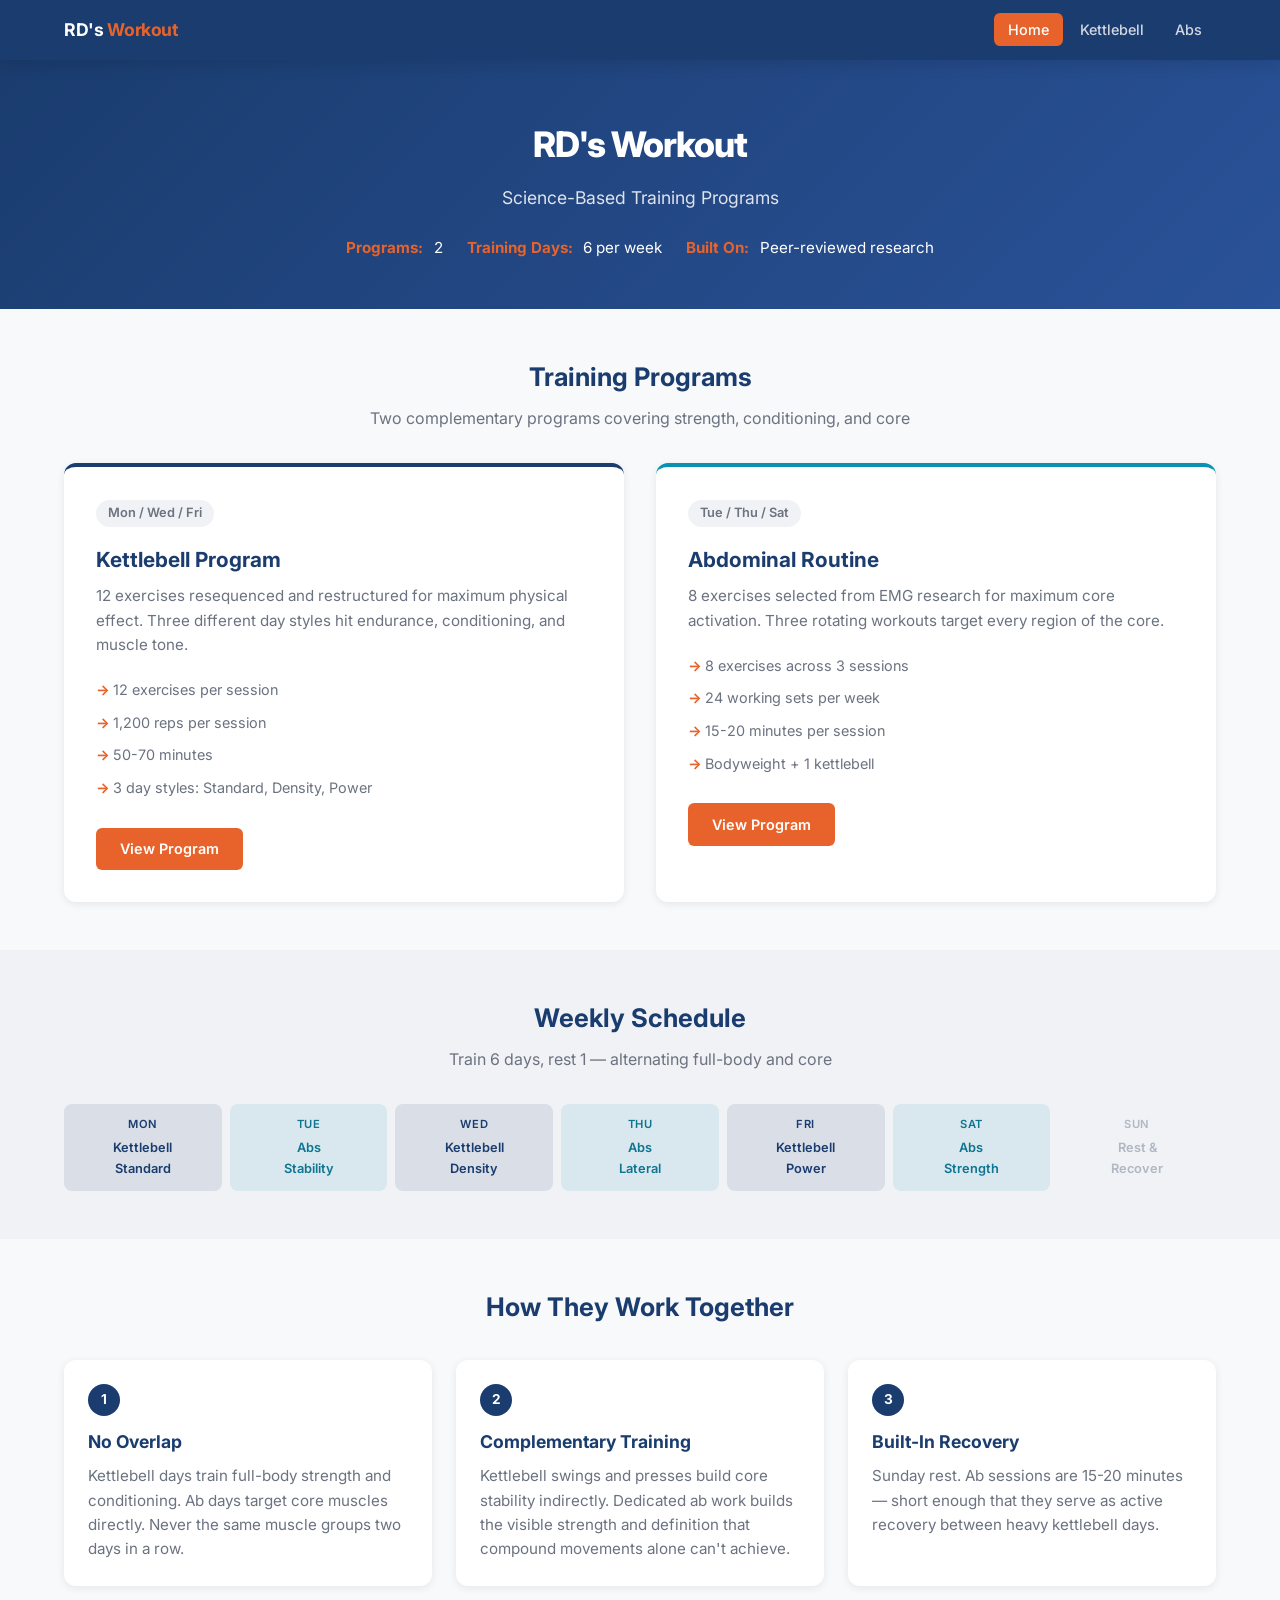
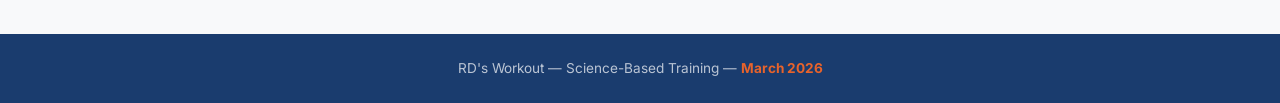
==== index.html @ bc7a0459 "Simplify nav to 3 tabs with KB subnav Main nav: Home | Kettlebell | Abs (3 items only) KB sub-pages " ====
<!DOCTYPE html>
<html lang="en">
<head>
  <meta charset="UTF-8">
  <meta name="viewport" content="width=device-width, initial-scale=1.0">
  <title>RD's Workout</title>
  <link rel="preconnect" href="https://fonts.googleapis.com">
  <link href="https://fonts.googleapis.com/css2?family=Inter:wght@400;500;600;700;800&display=swap" rel="stylesheet">
  <link rel="stylesheet" href="css/style.css">
</head>
<body>

  <nav class="nav">
    <div class="nav-inner">
      <a href="index.html" class="nav-logo">RD's <span>Workout</span></a>
      <ul class="nav-links">
        <li><a href="index.html" class="active">Home</a></li>
        <li><a href="kettlebell.html">Kettlebell</a></li>
        <li><a href="abs.html">Abs</a></li>
      </ul>
      <button class="nav-toggle" aria-label="Toggle navigation" aria-expanded="false">
        <span></span><span></span><span></span>
      </button>
    </div>
  </nav>

  <main>
    <section class="hero">
      <div class="container">
        <h1>RD's Workout</h1>
        <p class="hero-subtitle">Science-Based Training Programs</p>
        <div class="hero-meta">
          <div class="hero-meta-item"><strong>Programs:</strong>&nbsp;2</div>
          <div class="hero-meta-item"><strong>Training Days:</strong>&nbsp;6 per week</div>
          <div class="hero-meta-item"><strong>Built On:</strong>&nbsp;Peer-reviewed research</div>
        </div>
      </div>
    </section>

    <!-- Programs -->
    <section class="section">
      <div class="container">
        <div class="section-header">
          <h2>Training Programs</h2>
          <p>Two complementary programs covering strength, conditioning, and core</p>
        </div>

        <div class="program-grid">
          <div class="program-card">
            <div class="program-schedule">Mon / Wed / Fri</div>
            <h3>Kettlebell Program</h3>
            <p>12 exercises resequenced and restructured for maximum physical effect. Three different day styles hit endurance, conditioning, and muscle tone.</p>
            <ul>
              <li>12 exercises per session</li>
              <li>1,200 reps per session</li>
              <li>50-70 minutes</li>
              <li>3 day styles: Standard, Density, Power</li>
            </ul>
            <a href="kettlebell.html" class="btn btn-primary">View Program</a>
          </div>

          <div class="program-card abs-card">
            <div class="program-schedule">Tue / Thu / Sat</div>
            <h3>Abdominal Routine</h3>
            <p>8 exercises selected from EMG research for maximum core activation. Three rotating workouts target every region of the core.</p>
            <ul>
              <li>8 exercises across 3 sessions</li>
              <li>24 working sets per week</li>
              <li>15-20 minutes per session</li>
              <li>Bodyweight + 1 kettlebell</li>
            </ul>
            <a href="abs.html" class="btn btn-primary">View Program</a>
          </div>
        </div>
      </div>
    </section>

    <!-- Weekly Schedule -->
    <section class="section section-alt">
      <div class="container">
        <div class="section-header">
          <h2>Weekly Schedule</h2>
          <p>Train 6 days, rest 1 &mdash; alternating full-body and core</p>
        </div>

        <div class="week-grid">
          <div class="week-day kb">
            <span class="week-day-name">Mon</span>
            Kettlebell<br>Standard
          </div>
          <div class="week-day abs-day">
            <span class="week-day-name">Tue</span>
            Abs<br>Stability
          </div>
          <div class="week-day kb">
            <span class="week-day-name">Wed</span>
            Kettlebell<br>Density
          </div>
          <div class="week-day abs-day">
            <span class="week-day-name">Thu</span>
            Abs<br>Lateral
          </div>
          <div class="week-day kb">
            <span class="week-day-name">Fri</span>
            Kettlebell<br>Power
          </div>
          <div class="week-day abs-day">
            <span class="week-day-name">Sat</span>
            Abs<br>Strength
          </div>
          <div class="week-day rest">
            <span class="week-day-name">Sun</span>
            Rest &amp;<br>Recover
          </div>
        </div>
      </div>
    </section>

    <!-- How They Work Together -->
    <section class="section">
      <div class="container">
        <div class="section-header">
          <h2>How They Work Together</h2>
        </div>
        <div class="card-grid">
          <div class="card">
            <div class="card-number">1</div>
            <h3>No Overlap</h3>
            <p>Kettlebell days train full-body strength and conditioning. Ab days target core muscles directly. Never the same muscle groups two days in a row.</p>
          </div>
          <div class="card">
            <div class="card-number">2</div>
            <h3>Complementary Training</h3>
            <p>Kettlebell swings and presses build core stability indirectly. Dedicated ab work builds the visible strength and definition that compound movements alone can't achieve.</p>
          </div>
          <div class="card">
            <div class="card-number">3</div>
            <h3>Built-In Recovery</h3>
            <p>Sunday rest. Ab sessions are 15-20 minutes &mdash; short enough that they serve as active recovery between heavy kettlebell days.</p>
          </div>
        </div>
      </div>
    </section>
  </main>

  <footer>
    <p>RD's Workout &mdash; Science-Based Training &mdash; <strong>March 2026</strong></p>
  </footer>

  <script src="js/main.js"></script>
</body>
</html>
---- css/style.css ----
/* ============================================
   Kettlebell Workout — Clean & Modern Theme
   ============================================ */

:root {
  --navy: #1a3c6e;
  --navy-light: #2a5298;
  --orange: #e8632b;
  --orange-hover: #d4551f;
  --bg: #f8f9fa;
  --white: #ffffff;
  --gray-50: #f0f2f5;
  --gray-100: #e1e5ea;
  --gray-300: #b0b8c4;
  --gray-600: #6b7280;
  --gray-800: #333333;
  --shadow: 0 2px 8px rgba(0,0,0,0.08);
  --shadow-lg: 0 4px 16px rgba(0,0,0,0.12);
  --radius: 8px;
  --radius-lg: 12px;
  --transition: 0.2s ease;
}

/* Reset */
*, *::before, *::after { box-sizing: border-box; margin: 0; padding: 0; }

body {
  font-family: 'Inter', -apple-system, BlinkMacSystemFont, 'Segoe UI', Roboto, sans-serif;
  background: var(--bg);
  color: var(--gray-800);
  line-height: 1.6;
  -webkit-font-smoothing: antialiased;
}

a { color: var(--navy); text-decoration: none; transition: color var(--transition); }
a:hover { color: var(--orange); }

/* ============================================
   Navigation
   ============================================ */

.nav {
  position: fixed;
  top: 0;
  left: 0;
  right: 0;
  z-index: 1000;
  background: var(--navy);
  box-shadow: var(--shadow-lg);
}

.nav-inner {
  max-width: 1200px;
  margin: 0 auto;
  padding: 0 1.5rem;
  display: flex;
  align-items: center;
  justify-content: space-between;
  height: 60px;
}

.nav-logo {
  color: var(--white);
  font-weight: 700;
  font-size: 1.1rem;
  letter-spacing: -0.02em;
}

.nav-logo span { color: var(--orange); }

.nav-links {
  display: flex;
  list-style: none;
  gap: 0.25rem;
}

.nav-links a {
  color: rgba(255,255,255,0.8);
  padding: 0.5rem 0.85rem;
  border-radius: 6px;
  font-size: 0.9rem;
  font-weight: 500;
  transition: all var(--transition);
}

.nav-links a:hover { color: var(--white); background: rgba(255,255,255,0.1); }
.nav-links a.active { color: var(--white); background: var(--orange); }

.nav-toggle {
  display: none;
  background: none;
  border: none;
  cursor: pointer;
  padding: 0.5rem;
}

.nav-toggle span {
  display: block;
  width: 24px;
  height: 2px;
  background: var(--white);
  margin: 5px 0;
  transition: all var(--transition);
}

/* Sub-navigation (KB pages) */
.subnav {
  background: var(--gray-50);
  border-bottom: 1px solid var(--gray-100);
  position: fixed;
  top: 60px;
  left: 0;
  right: 0;
  z-index: 999;
}

.subnav-inner {
  max-width: 1200px;
  margin: 0 auto;
  padding: 0 1.5rem;
  display: flex;
  gap: 0.25rem;
  height: 40px;
  align-items: center;
}

.subnav a {
  color: var(--gray-600);
  padding: 0.35rem 0.75rem;
  border-radius: 5px;
  font-size: 0.82rem;
  font-weight: 500;
  transition: all var(--transition);
}

.subnav a:hover { color: var(--navy); background: var(--gray-100); }
.subnav a.active { color: var(--white); background: var(--navy); }

.has-subnav main { padding-top: 100px; }

/* ============================================
   Layout
   ============================================ */

.container {
  max-width: 1200px;
  margin: 0 auto;
  padding: 0 1.5rem;
}

main { padding-top: 60px; }

/* ============================================
   Hero
   ============================================ */

.hero {
  background: linear-gradient(135deg, var(--navy) 0%, var(--navy-light) 100%);
  color: var(--white);
  padding: 3.5rem 0 3rem;
  text-align: center;
}

.hero h1 {
  font-size: 2.2rem;
  font-weight: 800;
  letter-spacing: -0.03em;
  margin-bottom: 0.75rem;
}

.hero-subtitle {
  font-size: 1.1rem;
  opacity: 0.85;
  margin-bottom: 1.5rem;
}

.hero-meta {
  display: flex;
  justify-content: center;
  flex-wrap: wrap;
  gap: 1.5rem;
}

.hero-meta-item {
  display: flex;
  align-items: center;
  gap: 0.4rem;
  font-size: 0.95rem;
}

.hero-meta-item strong { color: var(--orange); }

/* ============================================
   Day Header (workout pages)
   ============================================ */

.day-hero {
  padding: 3rem 0 2rem;
  text-align: center;
}

.day-hero.monday { background: linear-gradient(135deg, #1a3c6e 0%, #2a5298 100%); color: white; }
.day-hero.wednesday { background: linear-gradient(135deg, #b45309 0%, #e8632b 100%); color: white; }
.day-hero.friday { background: linear-gradient(135deg, #065f46 0%, #059669 100%); color: white; }

.day-hero h1 { font-size: 2rem; font-weight: 800; margin-bottom: 0.5rem; }
.day-hero .day-tag {
  display: inline-block;
  background: rgba(255,255,255,0.2);
  padding: 0.25rem 1rem;
  border-radius: 20px;
  font-size: 0.85rem;
  font-weight: 600;
  text-transform: uppercase;
  letter-spacing: 0.05em;
  margin-bottom: 1rem;
}

.day-info {
  display: flex;
  justify-content: center;
  flex-wrap: wrap;
  gap: 2rem;
  margin-top: 1rem;
}

.day-info-item { font-size: 0.95rem; opacity: 0.9; }
.day-info-item strong { opacity: 1; }

/* ============================================
   Section
   ============================================ */

.section { padding: 3rem 0; }
.section-alt { background: var(--gray-50); }

.section-header {
  text-align: center;
  margin-bottom: 2rem;
}

.section-header h2 {
  font-size: 1.6rem;
  color: var(--navy);
  font-weight: 700;
  margin-bottom: 0.5rem;
}

.section-header p {
  color: var(--gray-600);
  max-width: 600px;
  margin: 0 auto;
}

/* ============================================
   Cards
   ============================================ */

.card-grid {
  display: grid;
  grid-template-columns: repeat(auto-fit, minmax(320px, 1fr));
  gap: 1.5rem;
}

.card {
  background: var(--white);
  border-radius: var(--radius-lg);
  box-shadow: var(--shadow);
  padding: 1.5rem;
  transition: box-shadow var(--transition), transform var(--transition);
}

.card:hover { box-shadow: var(--shadow-lg); transform: translateY(-2px); }

.card-number {
  display: inline-flex;
  align-items: center;
  justify-content: center;
  width: 32px;
  height: 32px;
  background: var(--navy);
  color: var(--white);
  border-radius: 50%;
  font-size: 0.85rem;
  font-weight: 700;
  margin-bottom: 0.75rem;
}

.card h3 {
  font-size: 1.1rem;
  color: var(--navy);
  margin-bottom: 0.5rem;
}

.card p { color: var(--gray-600); font-size: 0.95rem; }

/* Day cards */
.day-card {
  border-top: 4px solid var(--navy);
  text-align: center;
}

.day-card.monday-card { border-top-color: var(--navy); }
.day-card.wednesday-card { border-top-color: var(--orange); }
.day-card.friday-card { border-top-color: #059669; }

.day-card h3 { font-size: 1.2rem; margin-bottom: 0.25rem; }
.day-card .day-label { color: var(--gray-600); font-size: 0.85rem; text-transform: uppercase; letter-spacing: 0.05em; font-weight: 600; margin-bottom: 0.75rem; }
.day-card ul { list-style: none; text-align: left; margin: 1rem 0; }
.day-card ul li { padding: 0.3rem 0; font-size: 0.9rem; color: var(--gray-600); }
.day-card ul li::before { content: "→ "; color: var(--orange); font-weight: 700; }

.btn {
  display: inline-block;
  padding: 0.6rem 1.5rem;
  border-radius: 6px;
  font-weight: 600;
  font-size: 0.9rem;
  transition: all var(--transition);
  cursor: pointer;
  border: none;
}

.btn-primary { background: var(--orange); color: var(--white); }
.btn-primary:hover { background: var(--orange-hover); color: var(--white); }
.btn-outline { border: 2px solid var(--navy); color: var(--navy); background: transparent; }
.btn-outline:hover { background: var(--navy); color: var(--white); }

/* ============================================
   Tables
   ============================================ */

.table-wrap {
  overflow-x: auto;
  margin: 1.5rem 0;
  border-radius: var(--radius-lg);
  box-shadow: var(--shadow);
}

table {
  width: 100%;
  border-collapse: collapse;
  background: var(--white);
  font-size: 0.9rem;
}

thead { background: var(--navy); color: var(--white); }
thead th {
  padding: 0.85rem 1rem;
  text-align: left;
  font-weight: 600;
  font-size: 0.8rem;
  text-transform: uppercase;
  letter-spacing: 0.04em;
  white-space: nowrap;
}

tbody td {
  padding: 0.75rem 1rem;
  border-bottom: 1px solid var(--gray-100);
  vertical-align: top;
}

tbody tr:last-child td { border-bottom: none; }
tbody tr:hover { background: var(--gray-50); }

.exercise-name { font-weight: 600; color: var(--navy); }

.phase-badge {
  display: inline-block;
  padding: 0.15rem 0.5rem;
  border-radius: 4px;
  font-size: 0.7rem;
  font-weight: 700;
  text-transform: uppercase;
  letter-spacing: 0.03em;
}

.phase-power { background: #fef3c7; color: #92400e; }
.phase-compound-pull { background: #dbeafe; color: #1e40af; }
.phase-compound-push { background: #ede9fe; color: #5b21b6; }
.phase-accessory { background: #d1fae5; color: #065f46; }
.phase-isolation { background: #fce7f3; color: #9d174d; }
.phase-core { background: #ffedd5; color: #9a3412; }
.phase-mobility { background: #e0e7ff; color: #3730a3; }
.phase-stability { background: #ccfbf1; color: #0f766e; }
.phase-flexion { background: #fef3c7; color: #92400e; }
.phase-rotation { background: #ede9fe; color: #5b21b6; }
.phase-isometric { background: #e0e7ff; color: #3730a3; }
.phase-anti-rotation { background: #dbeafe; color: #1e40af; }

.demo-link {
  display: inline-block;
  margin-top: 0.25rem;
  font-size: 0.8rem;
  color: var(--orange);
  font-weight: 600;
}

.demo-link:hover { text-decoration: underline; }

.total-reps {
  background: var(--navy);
  color: var(--white);
  padding: 1rem 1.5rem;
  border-radius: var(--radius);
  text-align: center;
  font-weight: 600;
  margin: 1.5rem 0;
}

/* ============================================
   Exercise Cards (exercises page)
   ============================================ */

.exercise-card {
  background: var(--white);
  border-radius: var(--radius-lg);
  box-shadow: var(--shadow);
  overflow: hidden;
  margin-bottom: 2rem;
}

.exercise-card-header {
  display: flex;
  align-items: center;
  gap: 1rem;
  padding: 1.25rem 1.5rem;
  background: var(--gray-50);
  border-bottom: 1px solid var(--gray-100);
}

.exercise-card-num {
  display: inline-flex;
  align-items: center;
  justify-content: center;
  width: 40px;
  height: 40px;
  background: var(--navy);
  color: var(--white);
  border-radius: 50%;
  font-size: 1rem;
  font-weight: 700;
  flex-shrink: 0;
}

.exercise-card-header h3 { font-size: 1.2rem; color: var(--navy); }

.exercise-card-body {
  display: grid;
  grid-template-columns: 1fr 1fr;
  gap: 1.5rem;
  padding: 1.5rem;
}

.video-wrap {
  position: relative;
  padding-bottom: 56.25%;
  height: 0;
  border-radius: var(--radius);
  overflow: hidden;
  background: #000;
}

.video-wrap iframe {
  position: absolute;
  top: 0;
  left: 0;
  width: 100%;
  height: 100%;
  border: none;
}

.form-cues h4 {
  font-size: 0.95rem;
  color: var(--navy);
  margin-bottom: 0.75rem;
}

.form-cues ul {
  list-style: none;
  padding: 0;
}

.form-cues li {
  padding: 0.35rem 0;
  padding-left: 1.25rem;
  position: relative;
  font-size: 0.9rem;
  color: var(--gray-600);
}

.form-cues li::before {
  content: "→";
  position: absolute;
  left: 0;
  color: var(--orange);
  font-weight: 700;
}

.exercise-usage {
  grid-column: 1 / -1;
  padding-top: 1rem;
  border-top: 1px solid var(--gray-100);
  font-size: 0.85rem;
  color: var(--gray-600);
}

.exercise-usage strong { color: var(--navy); }

.no-video {
  display: flex;
  flex-direction: column;
  align-items: center;
  justify-content: center;
  background: var(--gray-50);
  border-radius: var(--radius);
  padding: 2rem;
  text-align: center;
  min-height: 200px;
}

.no-video p { color: var(--gray-600); font-size: 0.9rem; margin-bottom: 0.75rem; }

/* ============================================
   Cooldown
   ============================================ */

.cooldown {
  background: var(--gray-50);
  border-radius: var(--radius-lg);
  padding: 1.5rem;
  margin: 2rem 0;
}

.cooldown h3 {
  color: var(--navy);
  font-size: 1.1rem;
  margin-bottom: 0.75rem;
}

.cooldown ul { list-style: none; }
.cooldown li {
  padding: 0.3rem 0;
  font-size: 0.9rem;
  color: var(--gray-600);
}
.cooldown li::before { content: "• "; color: var(--orange); font-weight: 700; }

/* ============================================
   Day Navigation
   ============================================ */

.day-nav {
  display: flex;
  justify-content: space-between;
  padding: 2rem 0;
  border-top: 1px solid var(--gray-100);
  margin-top: 2rem;
}

.day-nav a {
  display: flex;
  align-items: center;
  gap: 0.5rem;
  font-weight: 600;
  font-size: 0.95rem;
}

/* ============================================
   Progression Timeline
   ============================================ */

.timeline {
  position: relative;
  padding-left: 2rem;
}

.timeline::before {
  content: "";
  position: absolute;
  left: 0.5rem;
  top: 0;
  bottom: 0;
  width: 3px;
  background: var(--gray-100);
  border-radius: 2px;
}

.timeline-item {
  position: relative;
  padding-bottom: 2rem;
}

.timeline-item::before {
  content: "";
  position: absolute;
  left: -1.65rem;
  top: 0.35rem;
  width: 12px;
  height: 12px;
  border-radius: 50%;
  background: var(--orange);
  border: 3px solid var(--bg);
}

.timeline-item h3 {
  color: var(--navy);
  font-size: 1.1rem;
  margin-bottom: 0.5rem;
}

.timeline-item ul { list-style: none; }
.timeline-item li {
  padding: 0.25rem 0;
  font-size: 0.9rem;
  color: var(--gray-600);
}
.timeline-item li::before { content: "→ "; color: var(--orange); font-weight: 700; }

/* ============================================
   Quick Reference
   ============================================ */

.quick-ref {
  display: grid;
  grid-template-columns: 1fr 1fr;
  gap: 1.5rem;
}

.quick-ref-list {
  background: var(--white);
  border-radius: var(--radius-lg);
  box-shadow: var(--shadow);
  padding: 1.5rem;
}

.quick-ref-list h3 {
  color: var(--navy);
  margin-bottom: 1rem;
  font-size: 1.1rem;
}

.quick-ref-list ol {
  list-style: none;
  counter-reset: item;
}

.quick-ref-list ol li {
  counter-increment: item;
  padding: 0.4rem 0;
  font-size: 0.9rem;
  display: flex;
  align-items: center;
  gap: 0.5rem;
}

.quick-ref-list ol li::before {
  content: counter(item);
  display: inline-flex;
  align-items: center;
  justify-content: center;
  width: 24px;
  height: 24px;
  background: var(--navy);
  color: var(--white);
  border-radius: 50%;
  font-size: 0.75rem;
  font-weight: 700;
  flex-shrink: 0;
}

/* ============================================
   Footer
   ============================================ */

footer {
  background: var(--navy);
  color: rgba(255,255,255,0.7);
  text-align: center;
  padding: 1.5rem;
  font-size: 0.85rem;
}

footer strong { color: var(--orange); }

/* ============================================
   Abs Program
   ============================================ */

.day-hero.abs { background: linear-gradient(135deg, #0e7490 0%, #0891b2 100%); color: white; }

.abs-card { border-top-color: #0891b2; }

.program-grid {
  display: grid;
  grid-template-columns: 1fr 1fr;
  gap: 2rem;
  margin-top: 1.5rem;
}

.program-card {
  background: var(--white);
  border-radius: var(--radius-lg);
  box-shadow: var(--shadow);
  padding: 2rem;
  border-top: 4px solid var(--navy);
  transition: box-shadow var(--transition), transform var(--transition);
}

.program-card:hover { box-shadow: var(--shadow-lg); transform: translateY(-2px); }
.program-card.abs-card { border-top-color: #0891b2; }

.program-card h3 {
  font-size: 1.3rem;
  color: var(--navy);
  margin-bottom: 0.5rem;
}

.program-card .program-schedule {
  display: inline-block;
  padding: 0.2rem 0.75rem;
  border-radius: 20px;
  font-size: 0.8rem;
  font-weight: 600;
  background: var(--gray-50);
  color: var(--gray-600);
  margin-bottom: 1rem;
}

.program-card p { color: var(--gray-600); font-size: 0.95rem; margin-bottom: 1rem; }
.program-card ul { list-style: none; margin-bottom: 1.5rem; }
.program-card ul li { padding: 0.3rem 0; font-size: 0.9rem; color: var(--gray-600); }
.program-card ul li::before { content: "→ "; color: var(--orange); font-weight: 700; }

.week-grid {
  display: grid;
  grid-template-columns: repeat(7, 1fr);
  gap: 0.5rem;
  text-align: center;
  margin-top: 1.5rem;
}

.week-day {
  padding: 0.75rem 0.25rem;
  border-radius: var(--radius);
  font-size: 0.8rem;
  font-weight: 600;
}

.week-day .week-day-name {
  display: block;
  font-size: 0.7rem;
  text-transform: uppercase;
  letter-spacing: 0.05em;
  margin-bottom: 0.25rem;
}

.week-day.kb { background: rgba(26,60,110,0.1); color: var(--navy); }
.week-day.abs-day { background: rgba(8,145,178,0.1); color: #0e7490; }
.week-day.rest { background: var(--gray-50); color: var(--gray-300); }

/* Workout section dividers */
.workout-divider {
  display: flex;
  align-items: center;
  gap: 1rem;
  margin: 2.5rem 0 1.5rem;
}

.workout-divider h3 {
  white-space: nowrap;
  color: var(--navy);
  font-size: 1.2rem;
}

.workout-divider::after {
  content: "";
  flex: 1;
  height: 2px;
  background: var(--gray-100);
}

.workout-meta {
  display: flex;
  gap: 1.5rem;
  flex-wrap: wrap;
  margin-bottom: 1rem;
  font-size: 0.9rem;
  color: var(--gray-600);
}

.workout-meta strong { color: var(--navy); }

/* ============================================
   Responsive
   ============================================ */

@media (max-width: 768px) {
  .nav-links { display: none; }
  .nav-links.open {
    display: flex;
    flex-direction: column;
    position: absolute;
    top: 60px;
    left: 0;
    right: 0;
    background: var(--navy);
    padding: 1rem;
    box-shadow: var(--shadow-lg);
  }
  .nav-toggle { display: block; }

  .subnav-inner { gap: 0.15rem; overflow-x: auto; }
  .subnav a { font-size: 0.75rem; padding: 0.3rem 0.5rem; white-space: nowrap; }
  .has-subnav .nav-links.open { top: 60px; }

  .hero h1 { font-size: 1.6rem; }
  .hero-meta { gap: 0.75rem; }

  .card-grid { grid-template-columns: 1fr; }
  .program-grid { grid-template-columns: 1fr; }
  .week-grid { grid-template-columns: repeat(7, 1fr); gap: 0.25rem; }
  .week-day { padding: 0.5rem 0.15rem; font-size: 0.7rem; }

  .exercise-card-body { grid-template-columns: 1fr; }

  .quick-ref { grid-template-columns: 1fr; }

  .day-hero h1 { font-size: 1.5rem; }
  .day-info { gap: 1rem; }

  table { font-size: 0.8rem; }
  thead th, tbody td { padding: 0.5rem 0.6rem; }
}

@media (max-width: 480px) {
  .hero h1 { font-size: 1.3rem; }
  .section { padding: 2rem 0; }
  .container { padding: 0 1rem; }
}
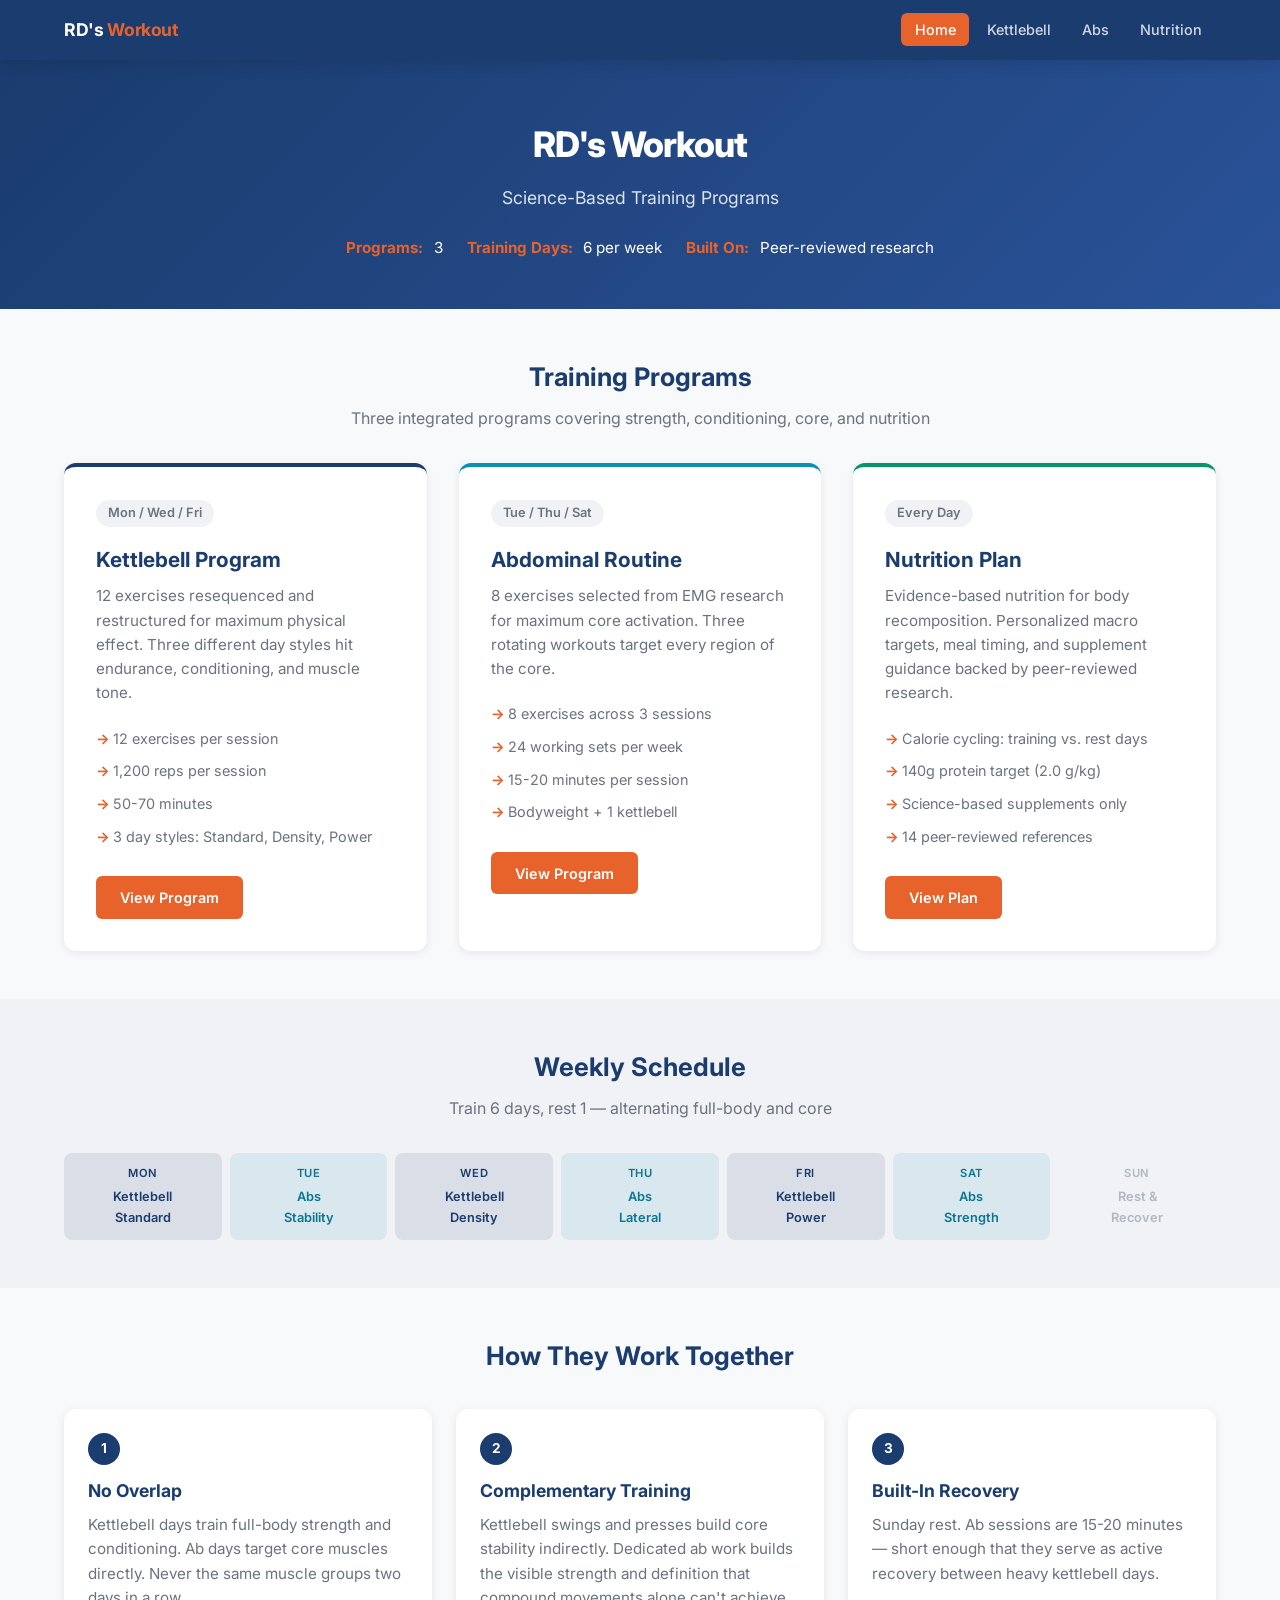
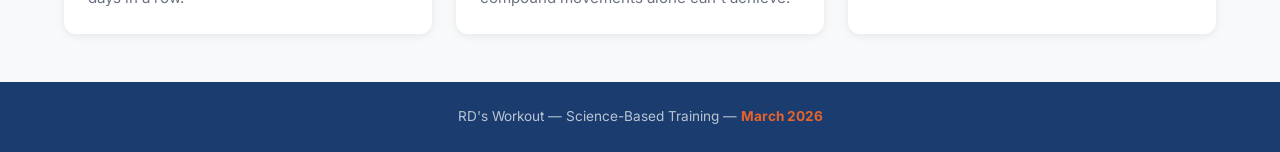
==== commit dbd357ce: "Add science-based Nutrition tab for body recomposition Comprehensive nutrition page with personalize" ====
--- a/index.html
+++ b/index.html
@@ -17,6 +17,7 @@
         <li><a href="index.html" class="active">Home</a></li>
         <li><a href="kettlebell.html">Kettlebell</a></li>
         <li><a href="abs.html">Abs</a></li>
+        <li><a href="nutrition.html">Nutrition</a></li>
       </ul>
       <button class="nav-toggle" aria-label="Toggle navigation" aria-expanded="false">
         <span></span><span></span><span></span>
@@ -30,7 +31,7 @@
         <h1>RD's Workout</h1>
         <p class="hero-subtitle">Science-Based Training Programs</p>
         <div class="hero-meta">
-          <div class="hero-meta-item"><strong>Programs:</strong>&nbsp;2</div>
+          <div class="hero-meta-item"><strong>Programs:</strong>&nbsp;3</div>
           <div class="hero-meta-item"><strong>Training Days:</strong>&nbsp;6 per week</div>
           <div class="hero-meta-item"><strong>Built On:</strong>&nbsp;Peer-reviewed research</div>
         </div>
@@ -42,10 +43,10 @@
       <div class="container">
         <div class="section-header">
           <h2>Training Programs</h2>
-          <p>Two complementary programs covering strength, conditioning, and core</p>
+          <p>Three integrated programs covering strength, conditioning, core, and nutrition</p>
         </div>
 
-        <div class="program-grid">
+        <div class="program-grid" style="grid-template-columns: repeat(auto-fit, minmax(300px, 1fr));">
           <div class="program-card">
             <div class="program-schedule">Mon / Wed / Fri</div>
             <h3>Kettlebell Program</h3>
@@ -70,6 +71,19 @@
               <li>Bodyweight + 1 kettlebell</li>
             </ul>
             <a href="abs.html" class="btn btn-primary">View Program</a>
+          </div>
+
+          <div class="program-card" style="border-top-color: #059669;">
+            <div class="program-schedule">Every Day</div>
+            <h3>Nutrition Plan</h3>
+            <p>Evidence-based nutrition for body recomposition. Personalized macro targets, meal timing, and supplement guidance backed by peer-reviewed research.</p>
+            <ul>
+              <li>Calorie cycling: training vs. rest days</li>
+              <li>140g protein target (2.0 g/kg)</li>
+              <li>Science-based supplements only</li>
+              <li>14 peer-reviewed references</li>
+            </ul>
+            <a href="nutrition.html" class="btn btn-primary">View Plan</a>
           </div>
         </div>
       </div>
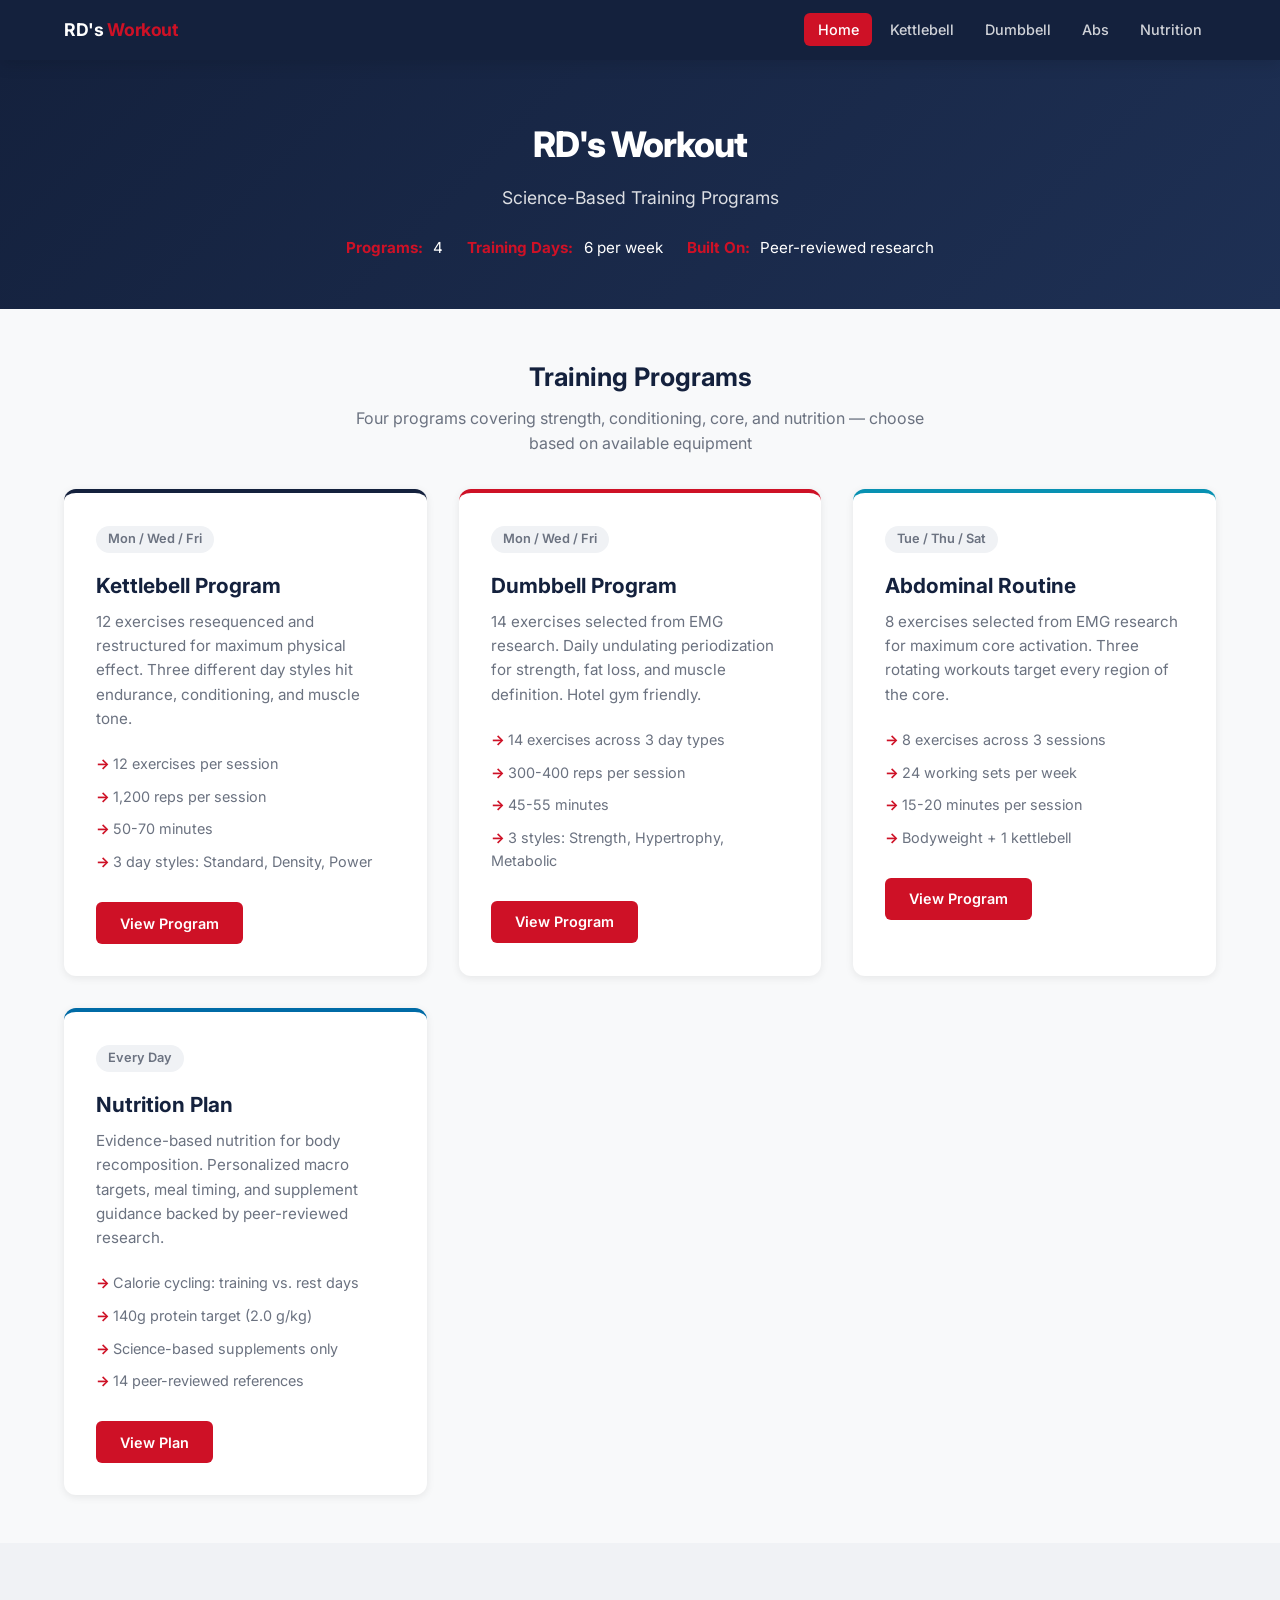
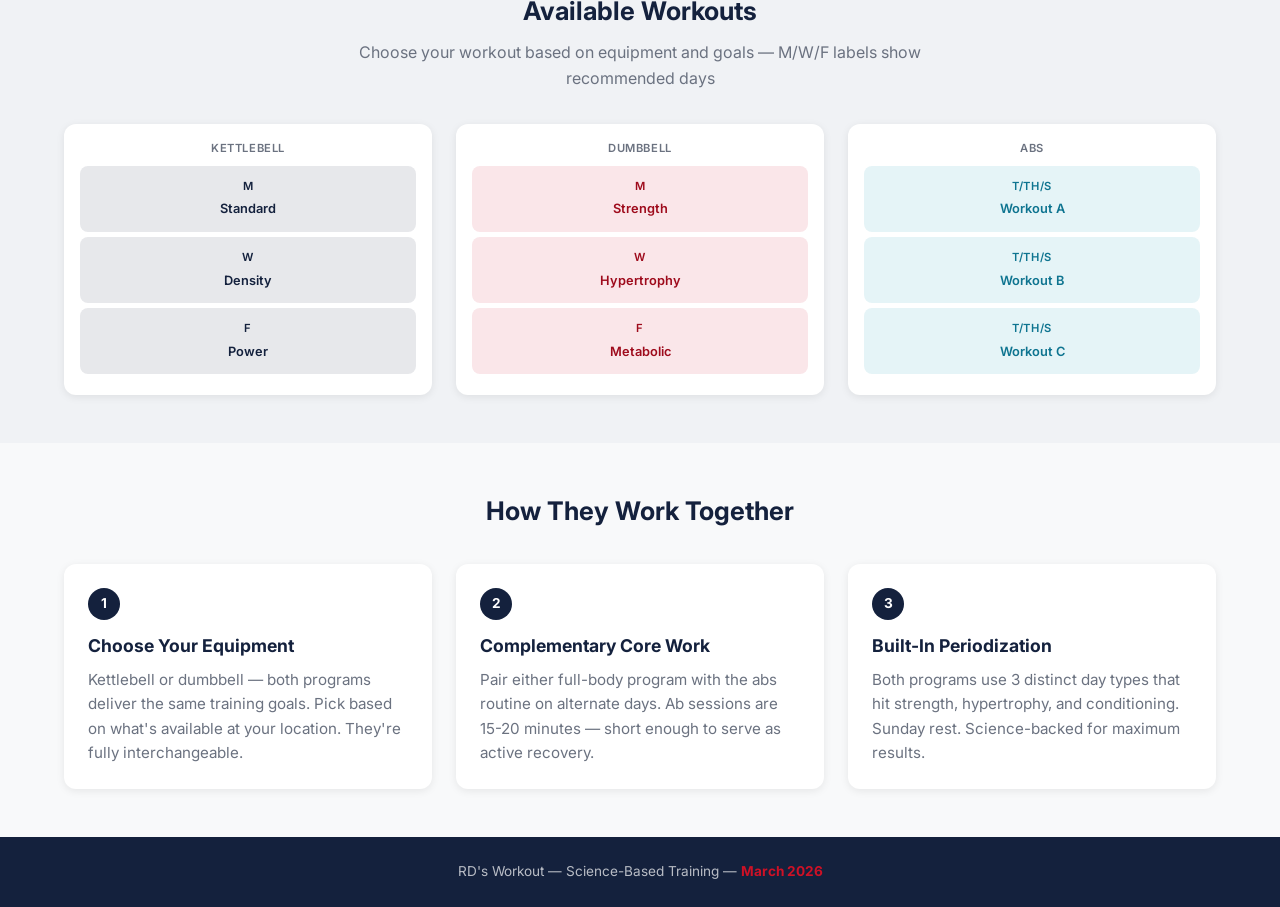
==== commit 283a986c: "Change nutrition and Friday hero to navy blue for consistency Replace green (#059669) accents with p" ====
--- a/index.html
+++ b/index.html
@@ -16,6 +16,7 @@
       <ul class="nav-links">
         <li><a href="index.html" class="active">Home</a></li>
         <li><a href="kettlebell.html">Kettlebell</a></li>
+        <li><a href="dumbbell.html">Dumbbell</a></li>
         <li><a href="abs.html">Abs</a></li>
         <li><a href="nutrition.html">Nutrition</a></li>
       </ul>
@@ -31,7 +32,7 @@
         <h1>RD's Workout</h1>
         <p class="hero-subtitle">Science-Based Training Programs</p>
         <div class="hero-meta">
-          <div class="hero-meta-item"><strong>Programs:</strong>&nbsp;3</div>
+          <div class="hero-meta-item"><strong>Programs:</strong>&nbsp;4</div>
           <div class="hero-meta-item"><strong>Training Days:</strong>&nbsp;6 per week</div>
           <div class="hero-meta-item"><strong>Built On:</strong>&nbsp;Peer-reviewed research</div>
         </div>
@@ -43,7 +44,7 @@
       <div class="container">
         <div class="section-header">
           <h2>Training Programs</h2>
-          <p>Three integrated programs covering strength, conditioning, core, and nutrition</p>
+          <p>Four programs covering strength, conditioning, core, and nutrition &mdash; choose based on available equipment</p>
         </div>
 
         <div class="program-grid" style="grid-template-columns: repeat(auto-fit, minmax(300px, 1fr));">
@@ -60,6 +61,19 @@
             <a href="kettlebell.html" class="btn btn-primary">View Program</a>
           </div>
 
+          <div class="program-card db-card">
+            <div class="program-schedule">Mon / Wed / Fri</div>
+            <h3>Dumbbell Program</h3>
+            <p>14 exercises selected from EMG research. Daily undulating periodization for strength, fat loss, and muscle definition. Hotel gym friendly.</p>
+            <ul>
+              <li>14 exercises across 3 day types</li>
+              <li>300-400 reps per session</li>
+              <li>45-55 minutes</li>
+              <li>3 styles: Strength, Hypertrophy, Metabolic</li>
+            </ul>
+            <a href="dumbbell.html" class="btn btn-primary">View Program</a>
+          </div>
+
           <div class="program-card abs-card">
             <div class="program-schedule">Tue / Thu / Sat</div>
             <h3>Abdominal Routine</h3>
@@ -73,7 +87,7 @@
             <a href="abs.html" class="btn btn-primary">View Program</a>
           </div>
 
-          <div class="program-card" style="border-top-color: #059669;">
+          <div class="program-card" style="border-top-color: #006BA6;">
             <div class="program-schedule">Every Day</div>
             <h3>Nutrition Plan</h3>
             <p>Evidence-based nutrition for body recomposition. Personalized macro targets, meal timing, and supplement guidance backed by peer-reviewed research.</p>
@@ -89,42 +103,32 @@
       </div>
     </section>
 
-    <!-- Weekly Schedule -->
+    <!-- Available Workouts -->
     <section class="section section-alt">
       <div class="container">
         <div class="section-header">
-          <h2>Weekly Schedule</h2>
-          <p>Train 6 days, rest 1 &mdash; alternating full-body and core</p>
+          <h2>Available Workouts</h2>
+          <p>Choose your workout based on equipment and goals &mdash; M/W/F labels show recommended days</p>
         </div>
 
-        <div class="week-grid">
-          <div class="week-day kb">
-            <span class="week-day-name">Mon</span>
-            Kettlebell<br>Standard
+        <div class="card-grid" style="grid-template-columns: repeat(auto-fit, minmax(220px, 1fr));">
+          <div class="card" style="text-align:center; padding:1rem;">
+            <div style="font-size:0.7rem; text-transform:uppercase; letter-spacing:0.05em; color:var(--gray-600); font-weight:600; margin-bottom:0.5rem;">Kettlebell</div>
+            <div class="week-day kb" style="margin:0.3rem 0;"><span class="week-day-name">M</span>Standard</div>
+            <div class="week-day kb" style="margin:0.3rem 0;"><span class="week-day-name">W</span>Density</div>
+            <div class="week-day kb" style="margin:0.3rem 0;"><span class="week-day-name">F</span>Power</div>
           </div>
-          <div class="week-day abs-day">
-            <span class="week-day-name">Tue</span>
-            Abs<br>Stability
+          <div class="card" style="text-align:center; padding:1rem;">
+            <div style="font-size:0.7rem; text-transform:uppercase; letter-spacing:0.05em; color:var(--gray-600); font-weight:600; margin-bottom:0.5rem;">Dumbbell</div>
+            <div class="week-day db" style="margin:0.3rem 0;"><span class="week-day-name">M</span>Strength</div>
+            <div class="week-day db" style="margin:0.3rem 0;"><span class="week-day-name">W</span>Hypertrophy</div>
+            <div class="week-day db" style="margin:0.3rem 0;"><span class="week-day-name">F</span>Metabolic</div>
           </div>
-          <div class="week-day kb">
-            <span class="week-day-name">Wed</span>
-            Kettlebell<br>Density
-          </div>
-          <div class="week-day abs-day">
-            <span class="week-day-name">Thu</span>
-            Abs<br>Lateral
-          </div>
-          <div class="week-day kb">
-            <span class="week-day-name">Fri</span>
-            Kettlebell<br>Power
-          </div>
-          <div class="week-day abs-day">
-            <span class="week-day-name">Sat</span>
-            Abs<br>Strength
-          </div>
-          <div class="week-day rest">
-            <span class="week-day-name">Sun</span>
-            Rest &amp;<br>Recover
+          <div class="card" style="text-align:center; padding:1rem;">
+            <div style="font-size:0.7rem; text-transform:uppercase; letter-spacing:0.05em; color:var(--gray-600); font-weight:600; margin-bottom:0.5rem;">Abs</div>
+            <div class="week-day abs-day" style="margin:0.3rem 0;"><span class="week-day-name">T/Th/S</span>Workout A</div>
+            <div class="week-day abs-day" style="margin:0.3rem 0;"><span class="week-day-name">T/Th/S</span>Workout B</div>
+            <div class="week-day abs-day" style="margin:0.3rem 0;"><span class="week-day-name">T/Th/S</span>Workout C</div>
           </div>
         </div>
       </div>
@@ -139,18 +143,18 @@
         <div class="card-grid">
           <div class="card">
             <div class="card-number">1</div>
-            <h3>No Overlap</h3>
-            <p>Kettlebell days train full-body strength and conditioning. Ab days target core muscles directly. Never the same muscle groups two days in a row.</p>
+            <h3>Choose Your Equipment</h3>
+            <p>Kettlebell or dumbbell &mdash; both programs deliver the same training goals. Pick based on what's available at your location. They're fully interchangeable.</p>
           </div>
           <div class="card">
             <div class="card-number">2</div>
-            <h3>Complementary Training</h3>
-            <p>Kettlebell swings and presses build core stability indirectly. Dedicated ab work builds the visible strength and definition that compound movements alone can't achieve.</p>
+            <h3>Complementary Core Work</h3>
+            <p>Pair either full-body program with the abs routine on alternate days. Ab sessions are 15-20 minutes &mdash; short enough to serve as active recovery.</p>
           </div>
           <div class="card">
             <div class="card-number">3</div>
-            <h3>Built-In Recovery</h3>
-            <p>Sunday rest. Ab sessions are 15-20 minutes &mdash; short enough that they serve as active recovery between heavy kettlebell days.</p>
+            <h3>Built-In Periodization</h3>
+            <p>Both programs use 3 distinct day types that hit strength, hypertrophy, and conditioning. Sunday rest. Science-backed for maximum results.</p>
           </div>
         </div>
       </div>
--- a/css/style.css
+++ b/css/style.css
@@ -3,10 +3,11 @@
    ============================================ */
 
 :root {
-  --navy: #1a3c6e;
-  --navy-light: #2a5298;
-  --orange: #e8632b;
-  --orange-hover: #d4551f;
+  --navy: #14213D;
+  --navy-light: #1e3054;
+  --accent: #CE1126;
+  --accent-hover: #a80e1f;
+  --powder-blue: #006BA6;
   --bg: #f8f9fa;
   --white: #ffffff;
   --gray-50: #f0f2f5;
@@ -33,7 +34,7 @@
 }
 
 a { color: var(--navy); text-decoration: none; transition: color var(--transition); }
-a:hover { color: var(--orange); }
+a:hover { color: var(--accent); }
 
 /* ============================================
    Navigation
@@ -66,7 +67,7 @@
   letter-spacing: -0.02em;
 }
 
-.nav-logo span { color: var(--orange); }
+.nav-logo span { color: var(--accent); }
 
 .nav-links {
   display: flex;
@@ -84,7 +85,7 @@
 }
 
 .nav-links a:hover { color: var(--white); background: rgba(255,255,255,0.1); }
-.nav-links a.active { color: var(--white); background: var(--orange); }
+.nav-links a.active { color: var(--white); background: var(--accent); }
 
 .nav-toggle {
   display: none;
@@ -188,7 +189,7 @@
   font-size: 0.95rem;
 }
 
-.hero-meta-item strong { color: var(--orange); }
+.hero-meta-item strong { color: var(--accent); }
 
 /* ============================================
    Day Header (workout pages)
@@ -199,9 +200,12 @@
   text-align: center;
 }
 
-.day-hero.monday { background: linear-gradient(135deg, #1a3c6e 0%, #2a5298 100%); color: white; }
-.day-hero.wednesday { background: linear-gradient(135deg, #b45309 0%, #e8632b 100%); color: white; }
-.day-hero.friday { background: linear-gradient(135deg, #065f46 0%, #059669 100%); color: white; }
+.day-hero.monday { background: linear-gradient(135deg, #14213D 0%, #1e3054 100%); color: white; }
+.day-hero.wednesday { background: linear-gradient(135deg, #9e0b1c 0%, #CE1126 100%); color: white; }
+.day-hero.friday { background: linear-gradient(135deg, #14213D 0%, #1e3054 100%); color: white; }
+.day-hero.strength { background: linear-gradient(135deg, #14213D 0%, #1e3054 100%); color: white; }
+.day-hero.hypertrophy { background: linear-gradient(135deg, #9e0b1c 0%, #CE1126 100%); color: white; }
+.day-hero.metabolic { background: linear-gradient(135deg, #004d73 0%, #006BA6 100%); color: white; }
 
 .day-hero h1 { font-size: 2rem; font-weight: 800; margin-bottom: 0.5rem; }
 .day-hero .day-tag {
@@ -301,14 +305,17 @@
 }
 
 .day-card.monday-card { border-top-color: var(--navy); }
-.day-card.wednesday-card { border-top-color: var(--orange); }
-.day-card.friday-card { border-top-color: #059669; }
+.day-card.wednesday-card { border-top-color: var(--accent); }
+.day-card.friday-card { border-top-color: #006BA6; }
+.day-card.strength-card { border-top-color: var(--navy); }
+.day-card.hypertrophy-card { border-top-color: var(--accent); }
+.day-card.metabolic-card { border-top-color: var(--powder-blue); }
 
 .day-card h3 { font-size: 1.2rem; margin-bottom: 0.25rem; }
 .day-card .day-label { color: var(--gray-600); font-size: 0.85rem; text-transform: uppercase; letter-spacing: 0.05em; font-weight: 600; margin-bottom: 0.75rem; }
 .day-card ul { list-style: none; text-align: left; margin: 1rem 0; }
 .day-card ul li { padding: 0.3rem 0; font-size: 0.9rem; color: var(--gray-600); }
-.day-card ul li::before { content: "→ "; color: var(--orange); font-weight: 700; }
+.day-card ul li::before { content: "→ "; color: var(--accent); font-weight: 700; }
 
 .btn {
   display: inline-block;
@@ -321,8 +328,8 @@
   border: none;
 }
 
-.btn-primary { background: var(--orange); color: var(--white); }
-.btn-primary:hover { background: var(--orange-hover); color: var(--white); }
+.btn-primary { background: var(--accent); color: var(--white); }
+.btn-primary:hover { background: var(--accent-hover); color: var(--white); }
 .btn-outline { border: 2px solid var(--navy); color: var(--navy); background: transparent; }
 .btn-outline:hover { background: var(--navy); color: var(--white); }
 
@@ -388,12 +395,14 @@
 .phase-rotation { background: #ede9fe; color: #5b21b6; }
 .phase-isometric { background: #e0e7ff; color: #3730a3; }
 .phase-anti-rotation { background: #dbeafe; color: #1e40af; }
+.phase-compound-lower { background: #fef3c7; color: #92400e; }
+.phase-finisher { background: #fecaca; color: #991b1b; }
 
 .demo-link {
   display: inline-block;
   margin-top: 0.25rem;
   font-size: 0.8rem;
-  color: var(--orange);
+  color: var(--accent);
   font-weight: 600;
 }
 
@@ -494,7 +503,7 @@
   content: "→";
   position: absolute;
   left: 0;
-  color: var(--orange);
+  color: var(--accent);
   font-weight: 700;
 }
 
@@ -545,7 +554,7 @@
   font-size: 0.9rem;
   color: var(--gray-600);
 }
-.cooldown li::before { content: "• "; color: var(--orange); font-weight: 700; }
+.cooldown li::before { content: "• "; color: var(--accent); font-weight: 700; }
 
 /* ============================================
    Day Navigation
@@ -600,7 +609,7 @@
   width: 12px;
   height: 12px;
   border-radius: 50%;
-  background: var(--orange);
+  background: var(--accent);
   border: 3px solid var(--bg);
 }
 
@@ -616,7 +625,7 @@
   font-size: 0.9rem;
   color: var(--gray-600);
 }
-.timeline-item li::before { content: "→ "; color: var(--orange); font-weight: 700; }
+.timeline-item li::before { content: "→ "; color: var(--accent); font-weight: 700; }
 
 /* ============================================
    Quick Reference
@@ -682,13 +691,13 @@
   font-size: 0.85rem;
 }
 
-footer strong { color: var(--orange); }
+footer strong { color: var(--accent); }
 
 /* ============================================
    Abs Program
    ============================================ */
 
-.day-hero.abs { background: linear-gradient(135deg, #0e7490 0%, #0891b2 100%); color: white; }
+.day-hero.abs { background: linear-gradient(135deg, #14213D 0%, #1e3054 100%); color: white; }
 
 .abs-card { border-top-color: #0891b2; }
 
@@ -731,7 +740,7 @@
 .program-card p { color: var(--gray-600); font-size: 0.95rem; margin-bottom: 1rem; }
 .program-card ul { list-style: none; margin-bottom: 1.5rem; }
 .program-card ul li { padding: 0.3rem 0; font-size: 0.9rem; color: var(--gray-600); }
-.program-card ul li::before { content: "→ "; color: var(--orange); font-weight: 700; }
+.program-card ul li::before { content: "→ "; color: var(--accent); font-weight: 700; }
 
 .week-grid {
   display: grid;
@@ -756,7 +765,8 @@
   margin-bottom: 0.25rem;
 }
 
-.week-day.kb { background: rgba(26,60,110,0.1); color: var(--navy); }
+.week-day.kb { background: rgba(20,33,61,0.1); color: var(--navy); }
+.week-day.db { background: rgba(206,17,38,0.1); color: #9e0b1c; }
 .week-day.abs-day { background: rgba(8,145,178,0.1); color: #0e7490; }
 .week-day.rest { background: var(--gray-50); color: var(--gray-300); }
 
@@ -839,3 +849,49 @@
   .section { padding: 2rem 0; }
   .container { padding: 0 1rem; }
 }
+
+/* ============================================
+   Dumbbell Program
+   ============================================ */
+
+.program-card.db-card { border-top-color: var(--accent); }
+
+.superset-label {
+  display: inline-block;
+  padding: 0.15rem 0.5rem;
+  border-radius: 4px;
+  font-size: 0.7rem;
+  font-weight: 700;
+  text-transform: uppercase;
+  letter-spacing: 0.03em;
+  background: var(--accent);
+  color: var(--white);
+  margin-right: 0.5rem;
+}
+
+.circuit-header {
+  background: var(--navy);
+  color: var(--white);
+  padding: 0.6rem 1rem;
+  font-weight: 700;
+  font-size: 0.85rem;
+  text-transform: uppercase;
+  letter-spacing: 0.03em;
+}
+
+.circuit-header.circuit-b { background: #1e3054; }
+.circuit-header.finisher { background: #9e0b1c; }
+
+tbody tr.superset-a { background: rgba(206,17,38,0.03); }
+tbody tr.superset-b { background: rgba(206,17,38,0.06); border-bottom: 2px solid var(--gray-100) !important; }
+
+.tempo-badge {
+  display: inline-block;
+  padding: 0.1rem 0.4rem;
+  border-radius: 3px;
+  font-size: 0.7rem;
+  font-weight: 600;
+  background: var(--gray-50);
+  color: var(--gray-600);
+  font-family: monospace;
+}
